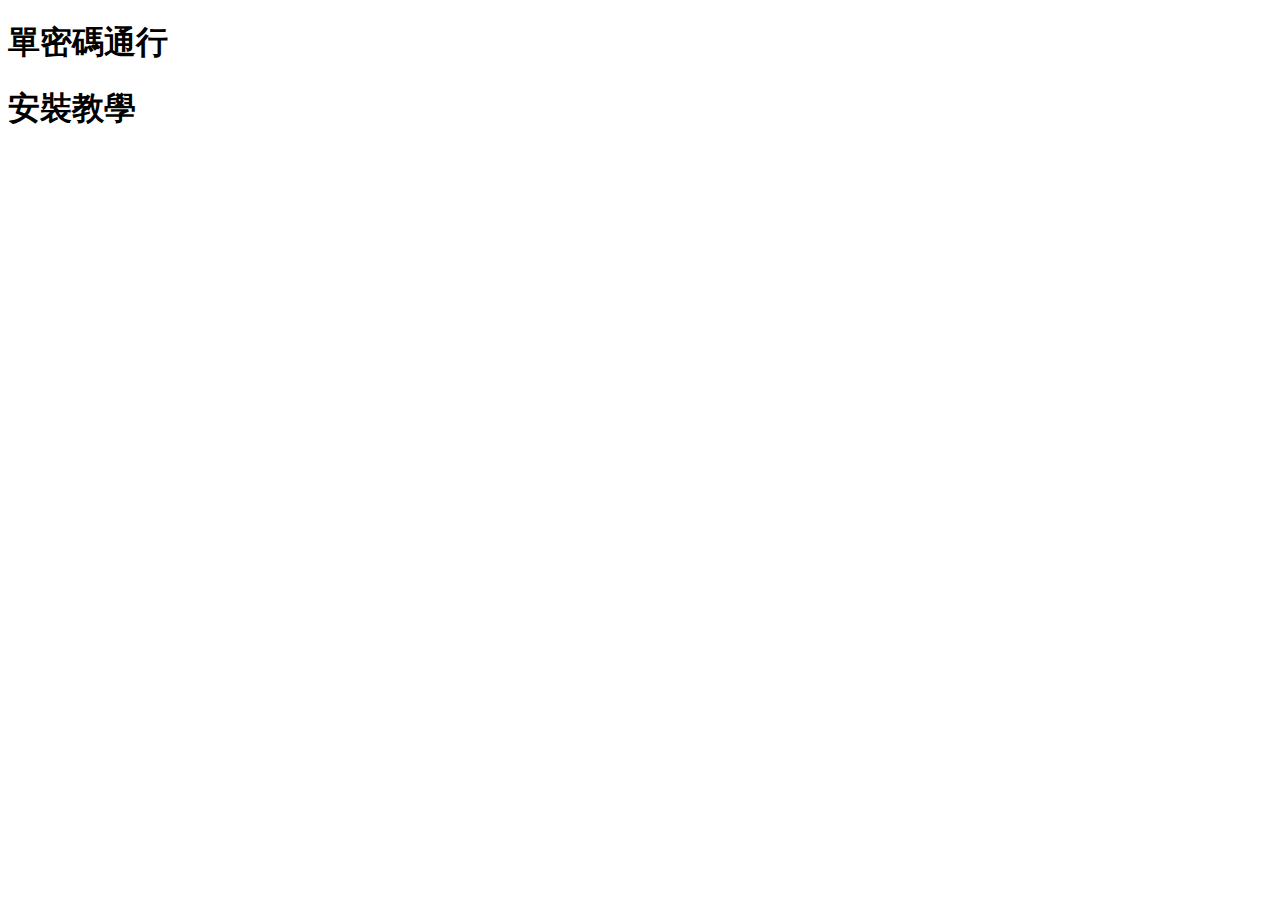
==== app/index.html @ 44c2e609 "增補 標識、首頁橫幅" ====
<!DOCTYPE html>
<html>

<head>

    <meta charset="utf-8">
    <title>單密碼通行 OnePass</title>

    <link rel="manifest" href="manifest.json">
    <meta name="viewport" content="width=device-width, initial-scale=1.0, user-scalable=no">
    <meta name="theme-color" content="#FFD306">
    <meta http-equiv="X-UA-Compatible" content="IE=edge">

    <link rel="stylesheet" href="/webset/css/reset.css">
    <link rel="stylesheet" href="/webset/css/app.css">
    <link rel="stylesheet" href="/webset/css/homepage.css">

</head>

<body>

    <header class="topLayer">
        <div class="topLayer_banner">
            <h1>單密碼通行</h1>
        </div>

        <div class="topLayer_collapsible">
            <h1>安裝教學</h1>

            <nav id="readDocList" class="onPCDoc">
                <i id="readDocList_pcDocButton"></i>
                <i id="readDocList_mobileDocButton"></i>
            </nav>
        </div>
    </header>

    <script src="/js/app.js" async></script>
    <script src="/js/homepage.js" async></script>

</body>

</html>
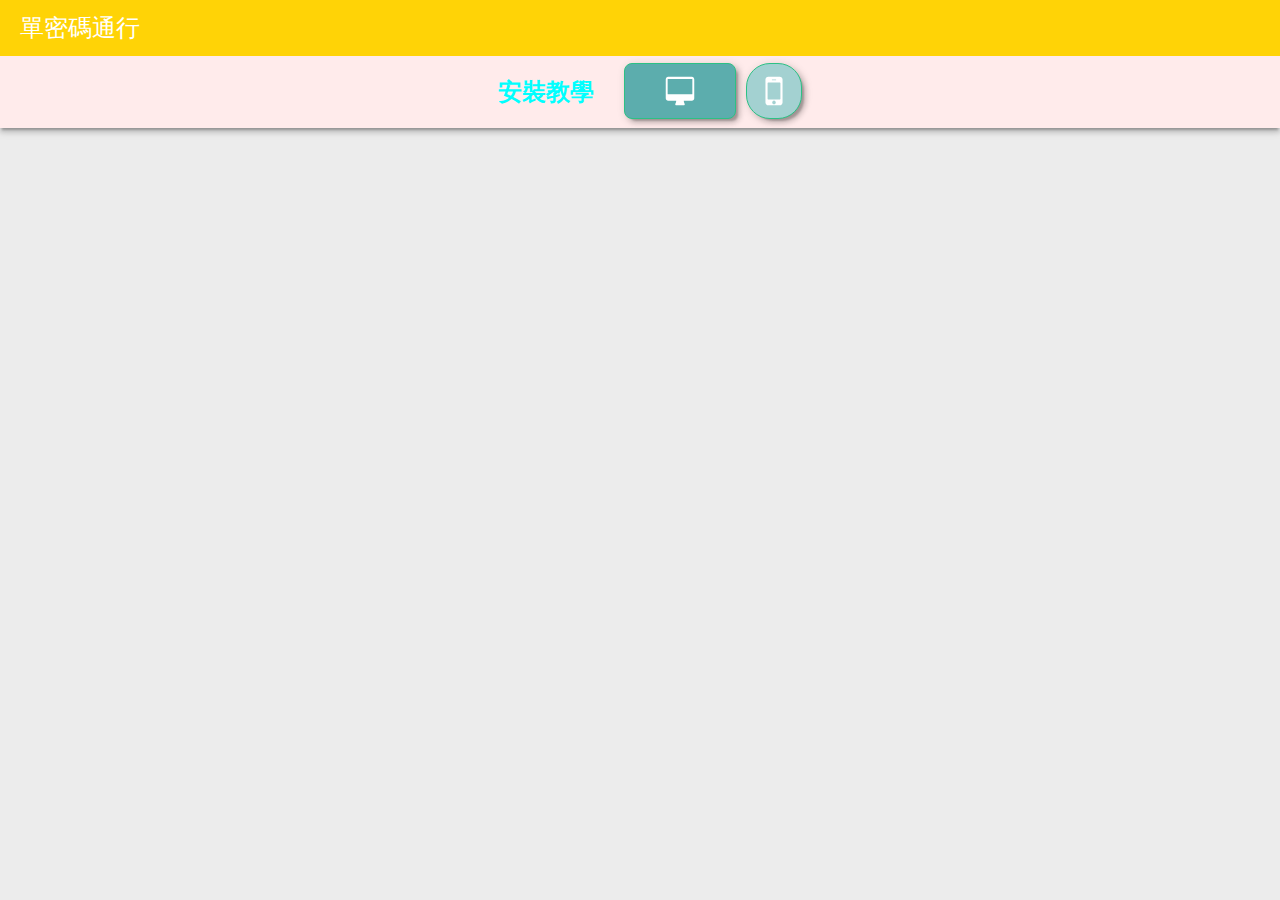
==== commit ba03f9d3: "修改 改以相對路徑表示" ====
--- a/app/index.html
+++ b/app/index.html
@@ -11,9 +11,9 @@
     <meta name="theme-color" content="#FFD306">
     <meta http-equiv="X-UA-Compatible" content="IE=edge">
 
-    <link rel="stylesheet" href="/webset/css/reset.css">
-    <link rel="stylesheet" href="/webset/css/app.css">
-    <link rel="stylesheet" href="/webset/css/homepage.css">
+    <link rel="stylesheet" href="./webset/css/reset.css">
+    <link rel="stylesheet" href="./webset/css/app.css">
+    <link rel="stylesheet" href="./webset/css/homepage.css">
 
 </head>
 
@@ -34,8 +34,8 @@
         </div>
     </header>
 
-    <script src="/js/app.js" async></script>
-    <script src="/js/homepage.js" async></script>
+    <script src="./js/app.js" async></script>
+    <script src="./js/homepage.js" async></script>
 
 </body>
 
--- a/app/webset/css/app.css
+++ b/app/webset/css/app.css
@@ -0,0 +1,76 @@
+
+* {
+    box-sizing: border-box;
+}
+
+html {
+    font-size: 8px;
+}
+
+html, body {
+    margin: 0;
+    padding: 0;
+    font-weight: 400;
+    font-family: 'Helvetica', 'Verdana', sans-serif;
+    font-display: optional;
+    color: #444;
+}
+
+body {
+    background: #ececec;
+}
+
+@media (max-width: 320px) {
+    body {
+        width: 320px;
+    }
+}
+
+.topLayer {
+    margin-top: 7rem;
+    width: 100%;
+    box-shadow: 0 4px 5px 0 rgba(0, 0, 0, 0.14),
+                0 2px 9px 1px rgba(0, 0, 0, 0.12),
+                0 4px 2px -2px rgba(0, 0, 0, 0.2);
+    z-index: 1000;
+}
+
+    .topLayer.onFixed {
+        box-shadow: initial;
+    }
+
+    .topLayer_banner {
+        width: 100%;
+        height: 7rem;
+        position: fixed;
+        top: 0;
+        display: flex;
+        flex-direction: row;
+        flex-wrap: nowrap;
+        justify-content: flex-start;
+        align-items: stretch;
+        align-content: center;
+        background: #FFD306;
+        font-size: 20px;
+        color: #808040;
+    }
+
+    .topLayer.onFixed > .topLayer_banner {
+        box-shadow: 0 4px 5px 0 rgba(0, 0, 0, 0.14),
+                    0 2px 9px 1px rgba(0, 0, 0, 0.12),
+                    0 4px 2px -2px rgba(0, 0, 0, 0.2);
+    }
+
+.topLayer_banner > h1 {
+    padding: 2rem 2.5rem;
+    flex: 1;
+    font-size: 3rem;
+    color: #FFF;
+}
+
+.topLayer_collapsible {
+    background: #FFEBEB;
+    text-align: center;
+    color: #00FFFF;
+}
+
--- a/app/webset/css/homepage.css
+++ b/app/webset/css/homepage.css
@@ -0,0 +1,80 @@
+
+.topLayer_collapsible > h1 {
+    padding: 3rem;
+    display: block;
+    font-size: 3rem;
+    font-weight: 900;
+    vertical-align: middle;
+}
+
+#readDocList {
+    padding-bottom: 2rem;
+    display: block;
+    vertical-align: middle;
+}
+
+    #readDocList_pcDocButton,
+    #readDocList_mobileDocButton {
+        background: #2CC185;
+
+        margin: 0 0.5rem;
+        width: 7rem;
+        height: 7rem;
+        display: inline-block;
+        border: 1px solid #2CC185;
+        border-radius: 50%;
+
+        padding: 1rem;
+        background: #A3D1D1;
+        border-radius: 3rem;
+        box-shadow: 4px 4px 5px 0 rgba(0, 0, 0, 0.14),
+                    2px 2px 9px 1px rgba(0, 0, 0, 0.12),
+                    4px 4px 2px -2px rgba(0, 0, 0, 0.2);
+        font: normal normal normal 14px/1 FontAwesome;
+        font-size: 3rem;
+        line-height: 5rem;
+        color: #EEE;
+        transition: width 0.4s,
+                    padding 0.4s,
+                    border-radius 0.4s 0.1s;
+    }
+
+    #readDocList_pcDocButton::before,
+    #readDocList_mobileDocButton::before {
+        content: '';
+        width: 100%;
+        height: 100%;
+        display: block;
+        background-image: url("../icon/pc_mobile_icon.svg");
+        background-repeat: no-repeat;
+    }
+
+    #readDocList_pcDocButton::before {
+        background-position: 0% 0%;
+        background-size: 200% 100%;
+    }
+
+    #readDocList_mobileDocButton::before {
+        background-position: 100% 0%;
+        background-size: 200% 100%;
+    }
+
+    #readDocList.onPCDoc > #readDocList_pcDocButton,
+    #readDocList.onMobileDoc > #readDocList_mobileDocButton {
+        width: 14rem;
+        padding: 1rem 4.5rem;
+        background: #5CADAD;
+        border-radius: 1rem;
+    }
+
+    @media (min-width: 600px) {
+        .topLayer_collapsible > h1 {
+            display: inline-block;
+        }
+
+        #readDocList {
+            display: inline-block;
+            padding-bottom: 0;
+        }
+    }
+
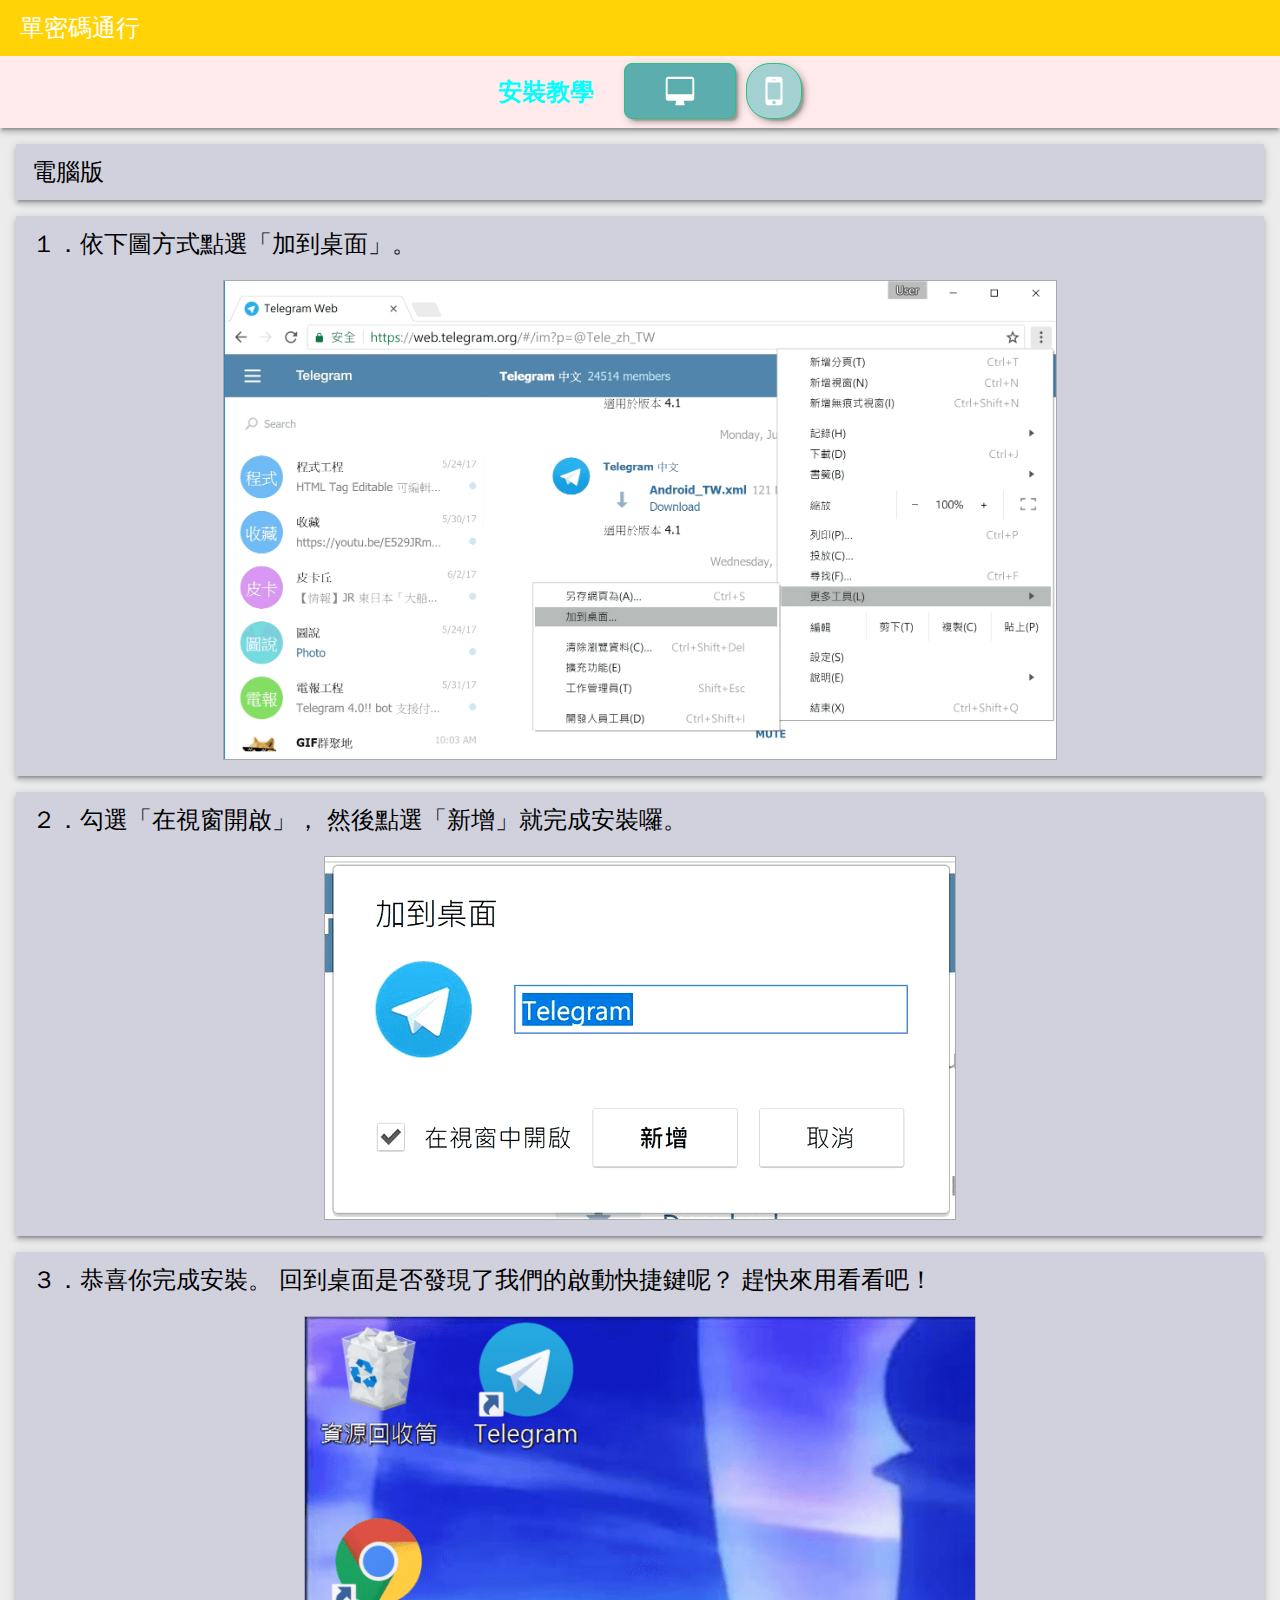
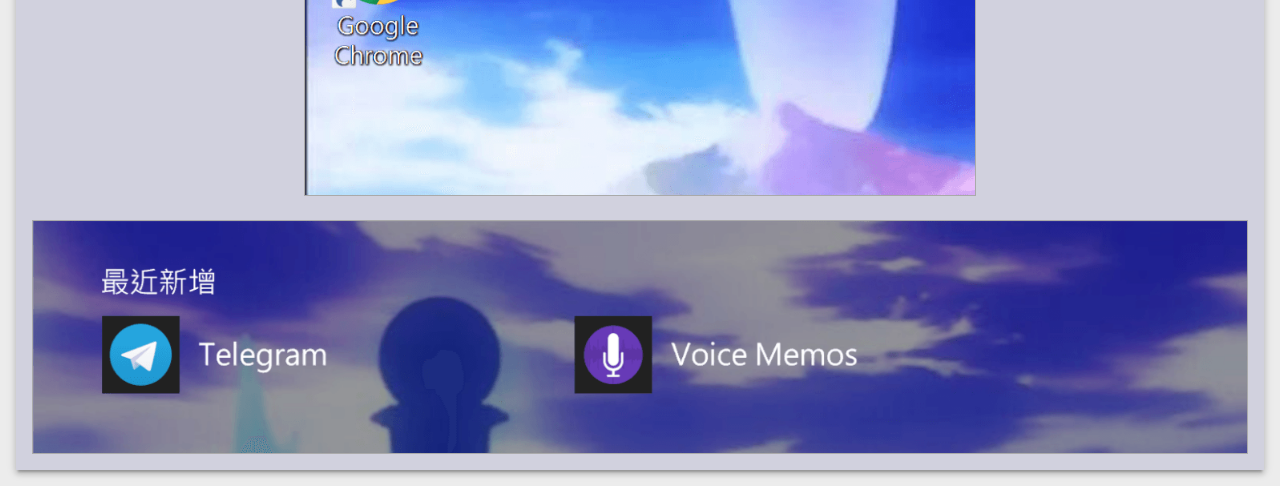
==== commit 2e255b7a: "增補 完成首頁安裝教學" ====
--- a/app/index.html
+++ b/app/index.html
@@ -7,7 +7,8 @@
     <title>單密碼通行 OnePass</title>
 
     <link rel="manifest" href="manifest.json">
-    <meta name="viewport" content="width=device-width, initial-scale=1.0, user-scalable=no">
+    <link rel="icon" href="./favicon.ico" type="image/x-icon" sizes="32x32" />
+    <meta name="viewport" content="width=device-width, initial-scale=1.0">
     <meta name="theme-color" content="#FFD306">
     <meta http-equiv="X-UA-Compatible" content="IE=edge">
 
@@ -27,12 +28,80 @@
         <div class="topLayer_collapsible">
             <h1>安裝教學</h1>
 
-            <nav id="readDocList" class="onPCDoc">
+            <nav id="readDocList">
                 <i id="readDocList_pcDocButton"></i>
                 <i id="readDocList_mobileDocButton"></i>
             </nav>
         </div>
     </header>
+
+    <main id="tagMain">
+        <div id="installDoc_pc">
+            <h1 class="material">電腦版</h1>
+
+            <div class="material">
+                １．依下圖方式點選「加到桌面」。<br />
+                <br />
+
+                <img data-lazyload-src="./image/pwapp_install/pwapp_install_desktop_1.png" />
+            </div>
+
+            <div class="material">
+                ２．勾選「在視窗開啟」， 然後點選「新增」就完成安裝囉。<br />
+                <br />
+
+                <img data-lazyload-src="./image/pwapp_install/pwapp_install_desktop_2.png" />
+            </div>
+
+            <div class="material">
+                ３．恭喜你完成安裝。
+                回到桌面是否發現了我們的啟動快捷鍵呢？ 趕快來用看看吧！<br />
+                <br />
+
+                <img data-lazyload-src="./image/pwapp_install/pwapp_install_desktop_3.png" />
+
+                <br />
+
+                <img data-lazyload-src="./image/pwapp_install/pwapp_install_desktop_4.png" />
+            </div>
+        </div>
+
+        <div id="installDoc_mobile">
+            <h1 class="material">手機版</h1>
+
+            <div class="material">
+                １．如果是第一次拜訪我們， 瀏覽器會主動把訊息提供給你，
+                直接點選「新增」完成安裝。<br />
+                <br />
+
+                <img data-lazyload-src="./image/pwapp_install/pwapp_install_mobile_1.png" />
+            </div>
+
+            <div class="material">
+                ２．如果瀏覽器沒有提示， 也能透過手動安裝，
+                依下圖方式點選「加到主畫面」。<br />
+                <br />
+                <br />
+
+                <img data-lazyload-src="./image/pwapp_install/pwapp_install_mobile_2.png" />
+            </div>
+
+            <div class="material">
+                ３．點選「新增」就完成安裝囉。<br />
+                <br />
+
+                <img data-lazyload-src="./image/pwapp_install/pwapp_install_mobile_3.png" />
+            </div>
+
+            <div class="material">
+                ４．恭喜你完成安裝。
+                回到主畫面是否發現了我們的啟動快捷鍵呢？ 趕快來用看看吧！<br />
+                <br />
+
+                <img data-lazyload-src="./image/pwapp_install/pwapp_install_mobile_4.png" />
+            </div>
+        </div>
+    </main>
 
     <script src="./js/app.js" async></script>
     <script src="./js/homepage.js" async></script>
--- a/app/webset/css/app.css
+++ b/app/webset/css/app.css
@@ -13,7 +13,7 @@
     font-weight: 400;
     font-family: 'Helvetica', 'Verdana', sans-serif;
     font-display: optional;
-    color: #444;
+    color: #000;
 }
 
 body {
@@ -32,7 +32,7 @@
     box-shadow: 0 4px 5px 0 rgba(0, 0, 0, 0.14),
                 0 2px 9px 1px rgba(0, 0, 0, 0.12),
                 0 4px 2px -2px rgba(0, 0, 0, 0.2);
-    z-index: 1000;
+    z-index: 890;
 }
 
     .topLayer.onFixed {
@@ -53,6 +53,7 @@
         background: #FFD306;
         font-size: 20px;
         color: #808040;
+        z-index: 891;
     }
 
     .topLayer.onFixed > .topLayer_banner {
--- a/app/webset/css/homepage.css
+++ b/app/webset/css/homepage.css
@@ -59,8 +59,8 @@
         background-size: 200% 100%;
     }
 
-    #readDocList.onPCDoc > #readDocList_pcDocButton,
-    #readDocList.onMobileDoc > #readDocList_mobileDocButton {
+    body.onPCDoc #readDocList_pcDocButton,
+    body.onMobileDoc #readDocList_mobileDocButton {
         width: 14rem;
         padding: 1rem 4.5rem;
         background: #5CADAD;
@@ -78,3 +78,118 @@
         }
     }
 
+#tagMain {
+    width: 100%;
+    position: relative;
+    font-size: 3rem;
+    line-height: 3rem;
+}
+
+.material {
+    margin: 2rem;
+    padding: 2rem;
+    background: #D1D1DE;
+    box-shadow: 0 4px 5px 0 rgba(0, 0, 0, 0.14),
+                0 2px 9px 1px rgba(0, 0, 0, 0.12),
+                0 4px 2px -2px rgba(0, 0, 0, 0.2);
+}
+
+#tagMain img {
+    margin: 0 auto;
+    max-width: 100%;
+    max-height: 60rem;
+    border: 1px solid #AAA;
+    display: block;
+}
+
+#installDoc_pc,
+#installDoc_mobile {
+    width: 100%;
+    height: 0;
+    position: absolute;
+    top: 0;
+    overflow: hidden;
+    animation-duration: 0.4s;
+}
+
+#installDoc_pc {
+    left: -50%;
+}
+
+#installDoc_mobile {
+    left: 50%;
+}
+
+    @media (max-width: 600px) {
+        #installDoc_pc,
+        #installDoc_mobile {
+            animation-duration: 0.2s;
+        }
+    }
+
+    body.onPCDoc #installDoc_pc {
+        height: initial;
+        left: 0;
+        animation-name: modeSwitch_docPC_onPCDoc;
+    }
+
+    body.onMobileDoc #installDoc_pc {
+        left: -100%;
+        animation-name: modeSwitch_docPC_onMobileDoc;
+    }
+
+    body.onPCDoc #installDoc_mobile {
+        left: 100%;
+        animation-name: modeSwitch_docMobile_onPCDoc;
+    }
+
+    body.onMobileDoc #installDoc_mobile {
+        height: initial;
+        left: 0;
+        animation-name: modeSwitch_docMobile_onMobileDoc;
+    }
+
+    @keyframes modeSwitch_docPC_onPCDoc {
+        from {
+            height: initial;
+            left: -100%;
+        }
+        to {
+            height: initial;
+            left: 0;
+        }
+    }
+
+    @keyframes modeSwitch_docPC_onMobileDoc {
+        from {
+            height: initial;
+            left: 0;
+        }
+        to {
+            height: initial;
+            left: -100%;
+        }
+    }
+
+    @keyframes modeSwitch_docMobile_onPCDoc {
+        from {
+            height: initial;
+            left: 0;
+        }
+        to {
+            height: initial;
+            left: 100%;
+        }
+    }
+
+    @keyframes modeSwitch_docMobile_onMobileDoc {
+        from {
+            height: initial;
+            left: 100%;
+        }
+        to {
+            height: initial;
+            left: 0;
+        }
+    }
+
